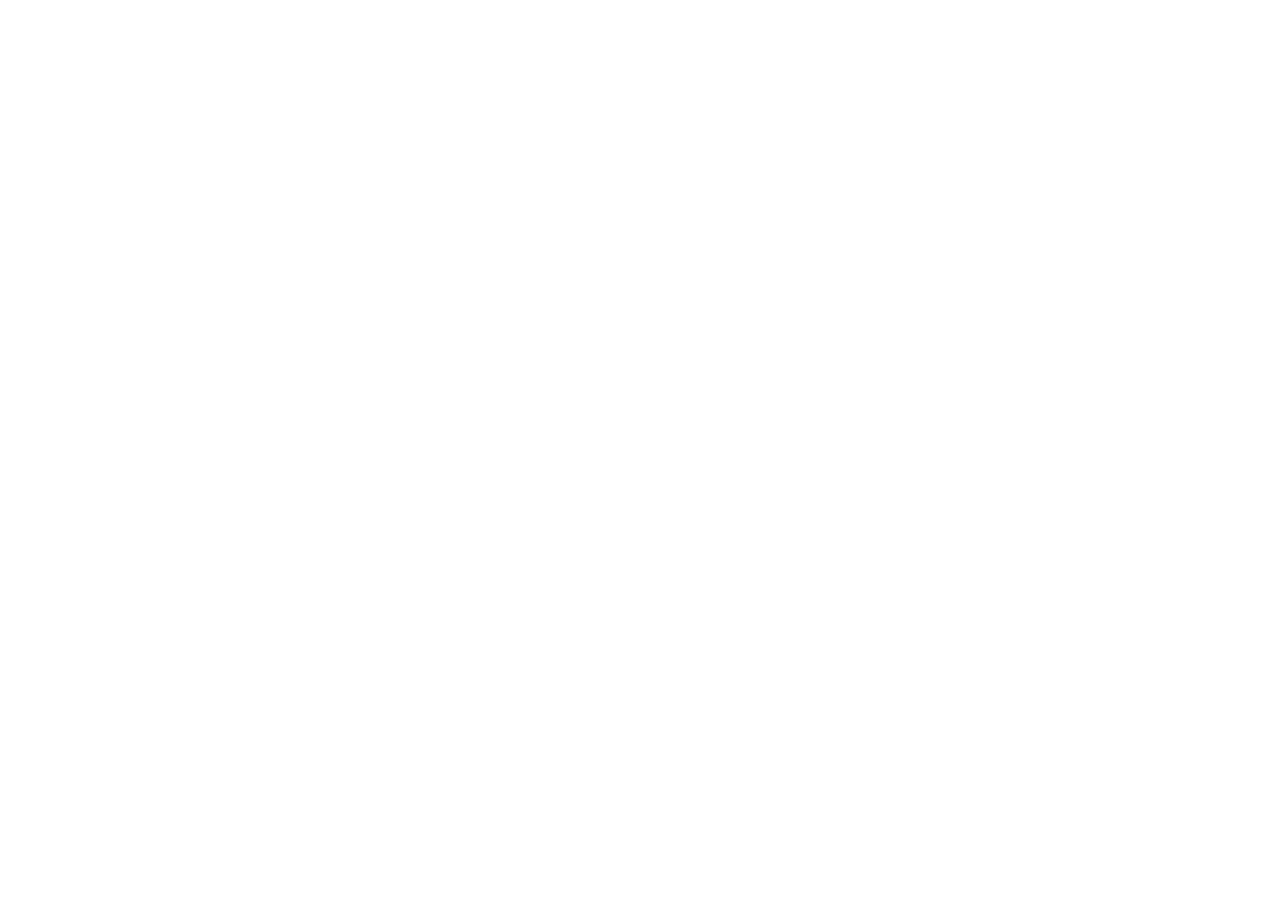
==== views/cadastro.html @ 106c1f77 "Organizing project structure" ====
<!DOCTYPE html>
<html lang="pt-br">
  <head>
    <meta charset="UTF-8" />
    <meta http-equiv="X-UA-Compatible" content="IE=edge" />
    <meta name="viewport" content="width=device-width, initial-scale=1.0" />
    <title>Cadastro</title>
  </head>
  <body></body>
</html>
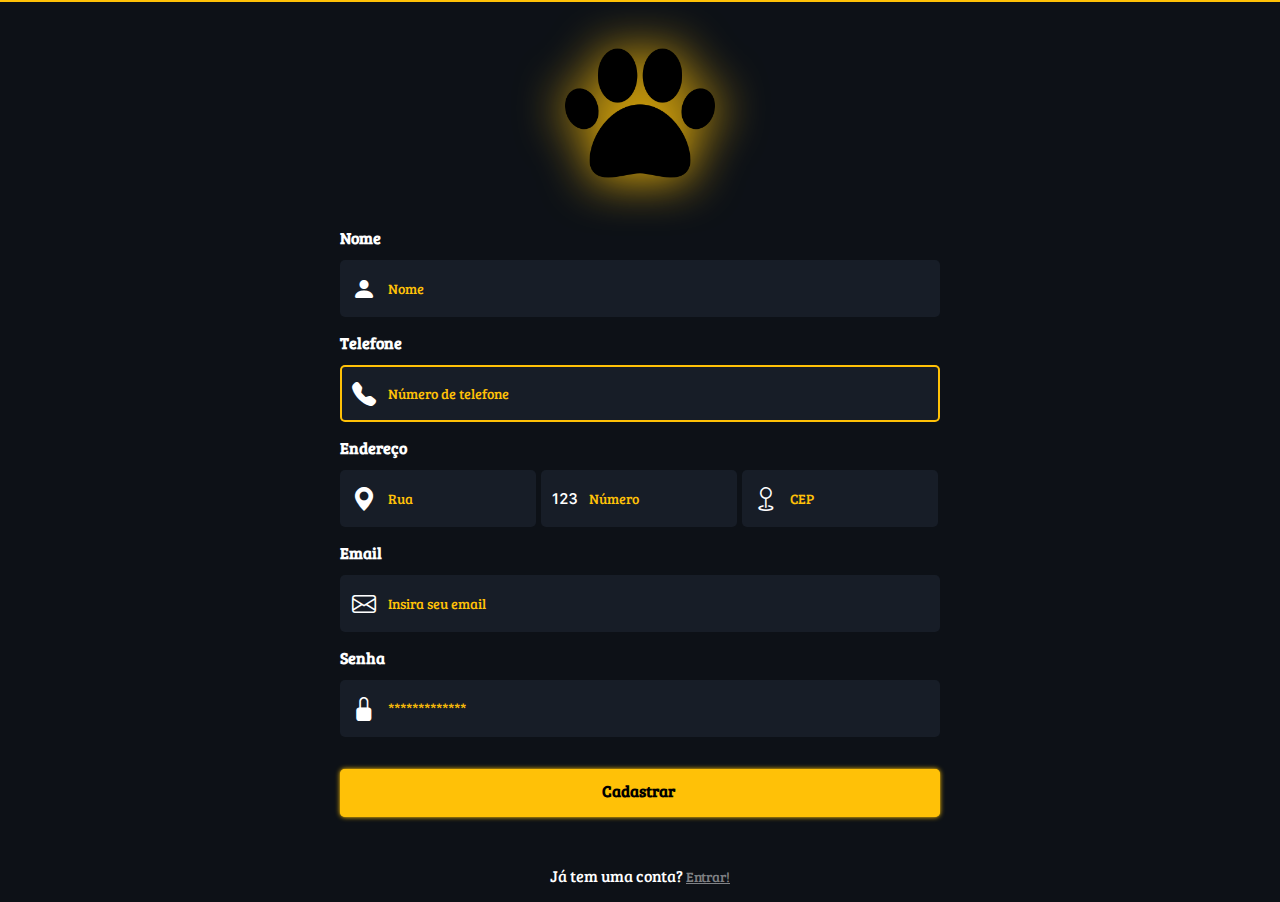
==== commit 14433596: "Login and Register implemented!" ====
--- a/views/cadastro.html
+++ b/views/cadastro.html
@@ -4,7 +4,90 @@
     <meta charset="UTF-8" />
     <meta http-equiv="X-UA-Compatible" content="IE=edge" />
     <meta name="viewport" content="width=device-width, initial-scale=1.0" />
+    <link rel="stylesheet" href="./css/cadastro.css" />
     <title>Cadastro</title>
   </head>
-  <body></body>
+  <body>
+    <h3></h3>
+    <div class="container">
+      <header>
+        <img src="./assets/imgs/logo.png" class="logo" />
+      </header>
+      <div class="form">
+        <label for="name" class="label">
+          <span class="input-span">Nome</span>
+          <div class="input-container">
+            <i class="bi bi-person-fill"></i>
+            <input type="text" id="nome" class="input" placeholder="Nome" />
+          </div>
+        </label>
+        <label for="tel" class="label">
+          <span class="input-span">Telefone</span>
+          <div class="input-container">
+            <i class="bi bi-telephone-fill"></i>
+            <input
+              type="tel"
+              id="telefone"
+              class="input"
+              placeholder="Número de telefone"
+              autofocus />
+          </div>
+        </label>
+        <label for="address" class="label">
+          <span class="input-span">Endereço</span>
+          <div style="display: flex; gap: 5px">
+            <div class="input-container">
+              <i class="bi bi-geo-alt-fill"></i>
+              <input type="text" id="rua" class="input" placeholder="Rua" />
+            </div>
+            <div class="input-container">
+              <i class="bi bi-123"></i>
+              <input
+                type="text"
+                id="numero"
+                class="input"
+                placeholder="Número" />
+            </div>
+            <div class="input-container">
+              <i class="bi bi-geo"></i>
+              <input type="text" id="cep" class="input" placeholder="CEP" />
+            </div>
+          </div>
+        </label>
+        <label for="email" class="label">
+          <span class="input-span">Email</span>
+          <div class="input-container">
+            <i class="bi bi-envelope"></i>
+            <input
+              type="email"
+              id="email"
+              class="input"
+              placeholder="Insira seu email"
+              autofocus />
+          </div>
+        </label>
+        <label for="password" class="label">
+          <span class="input-span">Senha</span>
+          <div class="input-container">
+            <i class="bi bi-lock-fill"></i>
+            <input
+              type="password"
+              id="senha"
+              class="input"
+              placeholder="*************" />
+          </div>
+        </label>
+        <button type="submit" class="btn" onclick="cadastrar()">
+          Cadastrar
+        </button>
+      </form>
+      <footer>
+        <span
+          >Já tem uma conta?
+          <a href="login.html" class="footer-link">Entrar!</a></span
+        >
+      </footer>
+    </div>
+    <script src="./js/cadastro.js"></script>
+  </body>
 </html>
--- a/views/css/cadastro.css
+++ b/views/css/cadastro.css
@@ -0,0 +1,135 @@
+/* Fonte */
+@import url("https://fonts.googleapis.com/css2?family=Bree+Serif&display=swap");
+/* Icons */
+@import url("https://cdn.jsdelivr.net/npm/bootstrap-icons@1.10.3/font/bootstrap-icons.css");
+* {
+  margin: 0;
+  padding: 0;
+  box-sizing: border-box;
+  font-family: "Bree Serif", serif;
+}
+body {
+  height: 100vh;
+  background-color: #0d1117;
+  overflow-x: hidden;
+}
+h3 {
+  border: solid 1px #ffc107;
+}
+.logo {
+  width: 150px;
+  filter: drop-shadow(1px 1px 25px #ffc107);
+}
+.container {
+  display: flex;
+  justify-content: center;
+  align-items: center;
+  flex-direction: column;
+  min-width: 100vw;
+  min-height: 100vh;
+  background-color: var(--background);
+  color: var(--textSecondary);
+}
+header {
+  display: flex;
+  justify-content: center;
+  align-items: center;
+  margin: 20px 0 0 0;
+}
+h2 {
+  color: #fff;
+  font-weight: 700;
+  font-size: 2rem;
+  line-height: 2rem;
+  margin-top: 1rem;
+}
+.form {
+  display: flex;
+  flex-direction: column;
+  align-items: stretch;
+  width: 100%;
+  max-width: 600px;
+  gap: 1rem;
+  margin-top: 2.5rem;
+}
+.label {
+  display: flex;
+  flex-direction: column;
+  gap: 0.75rem;
+}
+.input-span {
+  color: #fff;
+  font-weight: 600;
+  line-height: 1.25rem;
+}
+input,
+button {
+  border: 0;
+  border-radius: 5px;
+}
+.input-container {
+  display: flex;
+  align-items: center;
+  gap: 0.75rem;
+  padding: 0.75rem;
+  background-color: #171d27;
+  border-radius: 5px;
+  transition: 0.3s;
+}
+.input-container:focus-within {
+  box-shadow: inset 0 0 0 calc(2px + 0px) #ffc107;
+}
+.input-container i {
+  font-size: 24px;
+}
+.input {
+  font-size: 0.875rem;
+  line-height: 1rem;
+  color: #ffc107;
+  background-color: transparent;
+  outline: none;
+  flex: 1;
+}
+i {
+  color: #fff;
+}
+.input::placeholder,
+.input::placeholder {
+  color: #ffc107;
+}
+.btn {
+  margin-top: 1rem;
+  padding: 0.75rem 1rem 1rem 0.75rem;
+  font-size: 1rem;
+  line-height: 1.25rem;
+  font-weight: 600;
+  color: #000;
+  background-color: #ffc107;
+  box-shadow: 0 0 1px #ffc107, 0 0 5px #ffc107;
+  transition: 0.5s;
+  cursor: pointer;
+}
+.btn:hover {
+  background-color: #000000;
+  color: #fff;
+}
+footer {
+  display: flex;
+  align-items: center;
+  flex-direction: column;
+  margin-top: 2rem;
+  gap: 1rem;
+}
+footer span {
+  color: #fff;
+}
+.footer-link {
+  color: #ffffff7a;
+  font-size: 0.875rem;
+  line-height: 1rem;
+  text-decoration: underline;
+  transition: 0.3s;
+}
+.footer-link:hover {
+  color: #ffc107;
+}
